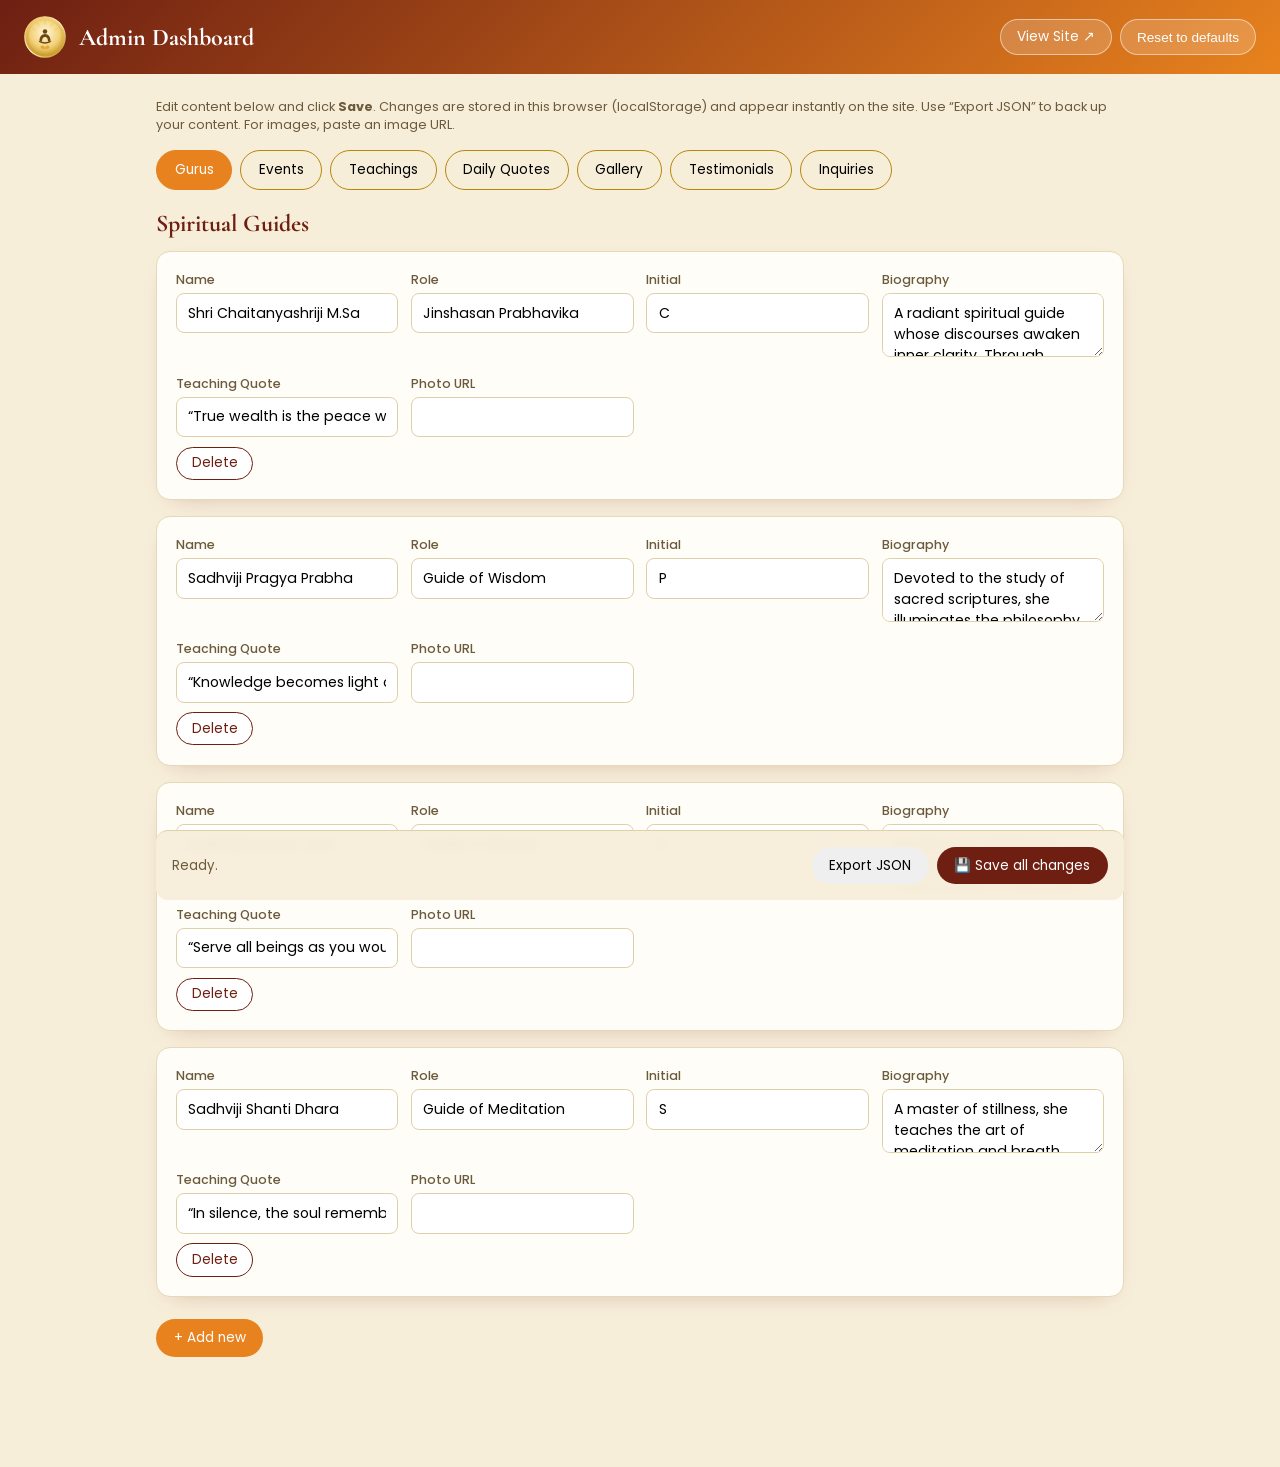
==== admin.html @ d50ad59f "Build Gurunisa Prabha Prakash Chaitanya spiritual website Premium, mobile-responsive static site wit" ====
<!DOCTYPE html>
<html lang="en">
<head>
<meta charset="UTF-8" />
<meta name="viewport" content="width=device-width, initial-scale=1.0" />
<title>Admin Dashboard — Gurunisa Prabha Prakash Chaitanya</title>
<meta name="robots" content="noindex" />
<link rel="icon" type="image/svg+xml" href="assets/logo.svg" />
<link href="https://fonts.googleapis.com/css2?family=Cormorant+Garamond:wght@600;700&family=Poppins:wght@300;400;500;600&display=swap" rel="stylesheet" />
<style>
  :root{--saffron:#e8821e;--gold:#b8860b;--maroon:#6e1f12;--ink:#3a2c14;--cream:#f7eeda;--ivory:#fffdf7}
  *{box-sizing:border-box;margin:0;padding:0}
  body{font-family:'Poppins',sans-serif;background:var(--cream);color:var(--ink)}
  header{background:linear-gradient(135deg,var(--maroon),var(--saffron));color:#fff;padding:1rem 1.5rem;display:flex;align-items:center;justify-content:space-between;gap:1rem;flex-wrap:wrap}
  header .t{display:flex;align-items:center;gap:.8rem}
  header img{width:42px}
  header h1{font-family:'Cormorant Garamond',serif;font-size:1.5rem}
  header a,header button{color:#fff;background:rgba(255,255,255,.18);border:1px solid rgba(255,255,255,.5);padding:.45rem 1rem;border-radius:30px;cursor:pointer;font-size:.85rem;text-decoration:none}
  .wrap{max-width:1000px;margin:1.5rem auto;padding:0 1rem}
  .tabs{display:flex;gap:.5rem;flex-wrap:wrap;margin-bottom:1.2rem}
  .tabs button{padding:.55rem 1.1rem;border:1px solid var(--gold);background:transparent;border-radius:30px;cursor:pointer;font-family:'Poppins';font-size:.85rem}
  .tabs button.active{background:var(--saffron);color:#fff;border-color:var(--saffron)}
  .panel{display:none}
  .panel.active{display:block}
  .card{background:var(--ivory);border:1px solid #e6d8b8;border-radius:14px;padding:1.2rem;margin-bottom:1rem;box-shadow:0 8px 24px -16px rgba(110,31,18,.4)}
  .row{display:grid;grid-template-columns:repeat(auto-fit,minmax(180px,1fr));gap:.8rem}
  label{font-size:.78rem;color:#6b5a3c;font-weight:500;display:block}
  input,textarea,select{width:100%;margin-top:.25rem;padding:.55rem .7rem;border:1px solid #e0d0aa;border-radius:8px;font-family:'Poppins';font-size:.88rem;background:#fff}
  textarea{min-height:64px;resize:vertical}
  .btn{padding:.55rem 1.1rem;border:none;border-radius:30px;cursor:pointer;font-size:.85rem;font-family:'Poppins'}
  .btn-add{background:var(--saffron);color:#fff;margin-top:.4rem}
  .btn-del{background:#fff;color:var(--maroon);border:1px solid var(--maroon);margin-top:.6rem;padding:.35rem .9rem}
  .btn-save{background:var(--maroon);color:#fff}
  .save-bar{position:sticky;bottom:0;background:rgba(247,238,218,.95);backdrop-filter:blur(6px);padding:1rem;border-top:1px solid #e0d0aa;display:flex;justify-content:space-between;align-items:center;margin-top:1rem;border-radius:12px}
  .save-bar small{color:#6b5a3c}
  h2{font-family:'Cormorant Garamond',serif;color:var(--maroon);margin-bottom:.8rem}
  .hint{font-size:.8rem;color:#6b5a3c;margin-bottom:1rem}
  .inq{font-size:.85rem;border-bottom:1px dashed #e0d0aa;padding:.6rem 0}
</style>
</head>
<body>
<header>
  <div class="t"><img src="assets/logo.svg" alt="logo"><h1>Admin Dashboard</h1></div>
  <div style="display:flex;gap:.5rem">
    <a href="index.html" target="_blank">View Site ↗</a>
    <button id="resetAll">Reset to defaults</button>
  </div>
</header>

<div class="wrap">
  <p class="hint">Edit content below and click <b>Save</b>. Changes are stored in this browser (localStorage) and appear instantly on the site. Use “Export JSON” to back up your content. For images, paste an image URL.</p>

  <div class="tabs">
    <button data-tab="gurus" class="active">Gurus</button>
    <button data-tab="events">Events</button>
    <button data-tab="teachings">Teachings</button>
    <button data-tab="quotes">Daily Quotes</button>
    <button data-tab="gallery">Gallery</button>
    <button data-tab="testimonials">Testimonials</button>
    <button data-tab="inquiries">Inquiries</button>
  </div>

  <div class="panel active" id="panel-gurus"></div>
  <div class="panel" id="panel-events"></div>
  <div class="panel" id="panel-teachings"></div>
  <div class="panel" id="panel-quotes"></div>
  <div class="panel" id="panel-gallery"></div>
  <div class="panel" id="panel-testimonials"></div>
  <div class="panel" id="panel-inquiries"></div>

  <div class="save-bar">
    <small id="status">Ready.</small>
    <div style="display:flex;gap:.5rem">
      <button class="btn" id="exportBtn">Export JSON</button>
      <button class="btn btn-save" id="saveBtn">💾 Save all changes</button>
    </div>
  </div>
</div>

<script src="js/data.js"></script>
<script>
const D = window.GPPC_DEFAULTS;
const load = (k, f) => { try{ const v=localStorage.getItem("GPPC_"+k); return v?JSON.parse(v):JSON.parse(JSON.stringify(f)); }catch(e){ return JSON.parse(JSON.stringify(f)); } };

const state = {
  gurus: load("gurus", D.gurus),
  events: load("events", D.events),
  teachings: load("teachings", D.teachings),
  quotes: load("quotes", D.quotes),
  gallery: load("gallery", D.gallery),
  testimonials: load("testimonials", D.testimonials)
};

// field schema for each collection
const schema = {
  gurus: [["name","Name"],["role","Role"],["initial","Initial"],["bio","Biography","area"],["teaching","Teaching Quote"],["photo","Photo URL"]],
  events: [["title","Title"],["date","Date","date"],["time","Time"],["location","Location"],["maps","Maps Query"],["desc","Description","area"]],
  teachings: [["title","Title"],["topic","Topic"],["type","Type (Article/Video)"],["icon","Icon Emoji"],["excerpt","Excerpt","area"],["link","Link URL"],["image","Image URL"]],
  quotes: [["text","Quote","area"],["author","Author"]],
  gallery: [["cap","Caption"],["icon","Icon Emoji"],["image","Image URL"],["tall","Tall (true/false)"],["video","Is Video (true/false)"]],
  testimonials: [["text","Testimonial","area"],["name","Name"],["place","Place"]]
};

function field(coll, idx, key, lbl, t){
  const val = state[coll][idx][key] ?? "";
  if(t==="area") return `<label>${lbl}<textarea data-c="${coll}" data-i="${idx}" data-k="${key}">${val}</textarea></label>`;
  return `<label>${lbl}<input type="${t==="date"?"date":"text"}" data-c="${coll}" data-i="${idx}" data-k="${key}" value="${String(val).replace(/"/g,'&quot;')}"></label>`;
}

function render(coll){
  const p = document.getElementById("panel-"+coll);
  if(coll==="inquiries"){
    const inq = load("inquiries", []);
    p.innerHTML = `<h2>Contact Inquiries (${inq.length})</h2>` +
      (inq.length? inq.slice().reverse().map(m=>`<div class="card inq"><b>${m.name}</b> — ${m.email} ${m.phone||""}<br>${m.message}<br><small>${new Date(m.at).toLocaleString()}</small></div>`).join("")
       : `<p class="hint">No inquiries yet.</p>`) +
      (inq.length?`<button class="btn btn-del" onclick="localStorage.removeItem('GPPC_inquiries');render('inquiries')">Clear inquiries</button>`:"");
    return;
  }
  const titles={gurus:"Spiritual Guides",events:"Events",teachings:"Teachings & Wisdom",quotes:"Daily Quotes",gallery:"Gallery Items",testimonials:"Testimonials"};
  let html = `<h2>${titles[coll]}</h2>`;
  state[coll].forEach((_,i)=>{
    html += `<div class="card"><div class="row">`+
      schema[coll].map(f=>field(coll,i,f[0],f[1],f[2])).join("")+
      `</div><button class="btn btn-del" data-del="${coll}" data-idx="${i}">Delete</button></div>`;
  });
  html += `<button class="btn btn-add" data-add="${coll}">+ Add new</button>`;
  p.innerHTML = html;
}

// tabs
document.querySelectorAll(".tabs button").forEach(b=>b.addEventListener("click",()=>{
  document.querySelectorAll(".tabs button").forEach(x=>x.classList.remove("active"));
  document.querySelectorAll(".panel").forEach(x=>x.classList.remove("active"));
  b.classList.add("active");
  document.getElementById("panel-"+b.dataset.tab).classList.add("active");
  render(b.dataset.tab);
}));

// input binding
document.addEventListener("input",e=>{
  const t=e.target; if(!t.dataset.c) return;
  let v=t.value;
  if(v==="true")v=true; else if(v==="false")v=false;
  state[t.dataset.c][t.dataset.i][t.dataset.k]=v;
});

// add / delete
document.addEventListener("click",e=>{
  const a=e.target.dataset.add, d=e.target.dataset.del;
  if(a){ const blank={}; schema[a].forEach(f=>blank[f[0]]=""); state[a].push(blank); render(a); status("Added — remember to Save."); }
  if(d!==undefined && d!==""){ state[d].splice(+e.target.dataset.idx,1); render(d); status("Deleted — remember to Save."); }
});

function status(m){ document.getElementById("status").textContent=m; }

document.getElementById("saveBtn").addEventListener("click",()=>{
  Object.keys(state).forEach(k=>localStorage.setItem("GPPC_"+k,JSON.stringify(state[k])));
  status("✅ Saved at "+new Date().toLocaleTimeString());
});

document.getElementById("exportBtn").addEventListener("click",()=>{
  const blob=new Blob([JSON.stringify(state,null,2)],{type:"application/json"});
  const a=document.createElement("a");a.href=URL.createObjectURL(blob);a.download="gppc-content.json";a.click();
});

document.getElementById("resetAll").addEventListener("click",()=>{
  if(confirm("Reset all content to defaults? This clears your saved changes.")){
    ["gurus","events","teachings","quotes","gallery","testimonials"].forEach(k=>localStorage.removeItem("GPPC_"+k));
    location.reload();
  }
});

render("gurus");
</script>
</body>
</html>
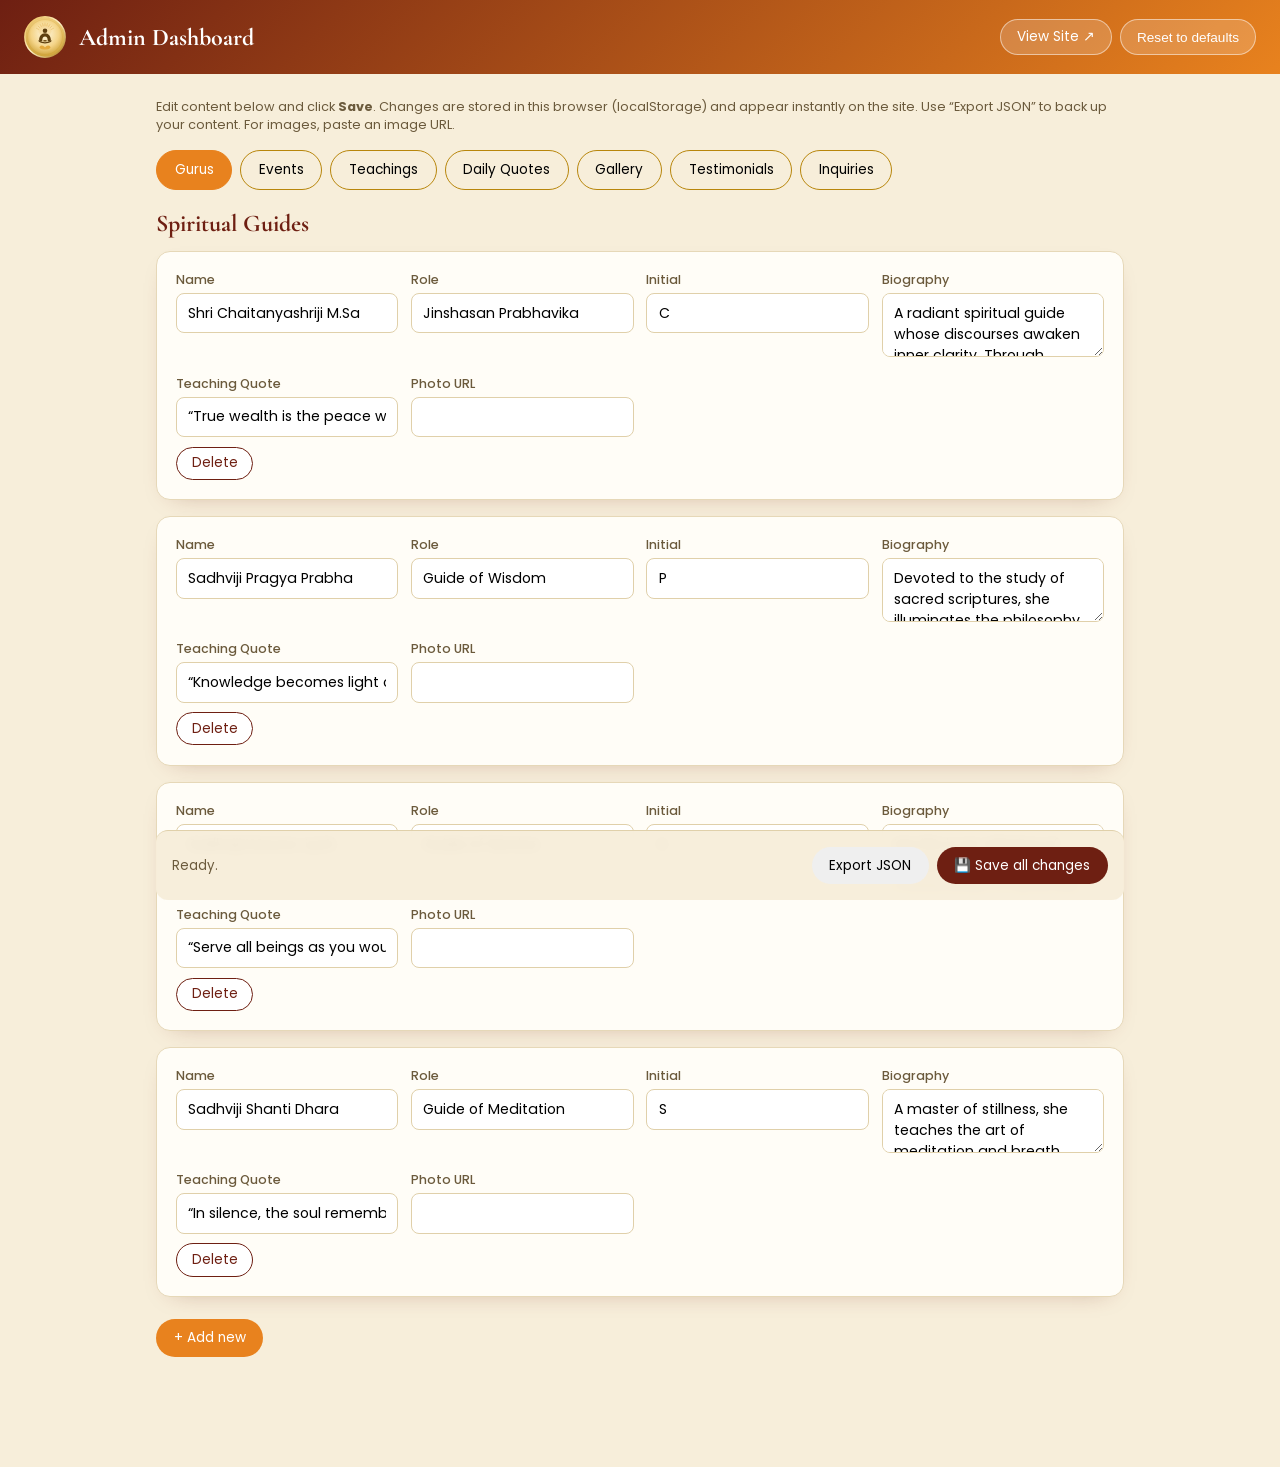
==== commit 21181698: "Show full name "Gurunisa Prabha Prakash Chaitanya" and support poster logo - Display the complete or" ====
--- a/admin.html
+++ b/admin.html
@@ -40,7 +40,7 @@
 </head>
 <body>
 <header>
-  <div class="t"><img src="assets/logo.svg" alt="logo"><h1>Admin Dashboard</h1></div>
+  <div class="t"><img src="assets/logo.png" onerror="this.onerror=null;this.src='assets/logo.svg'" alt="logo"><h1>Admin Dashboard</h1></div>
   <div style="display:flex;gap:.5rem">
     <a href="index.html" target="_blank">View Site ↗</a>
     <button id="resetAll">Reset to defaults</button>
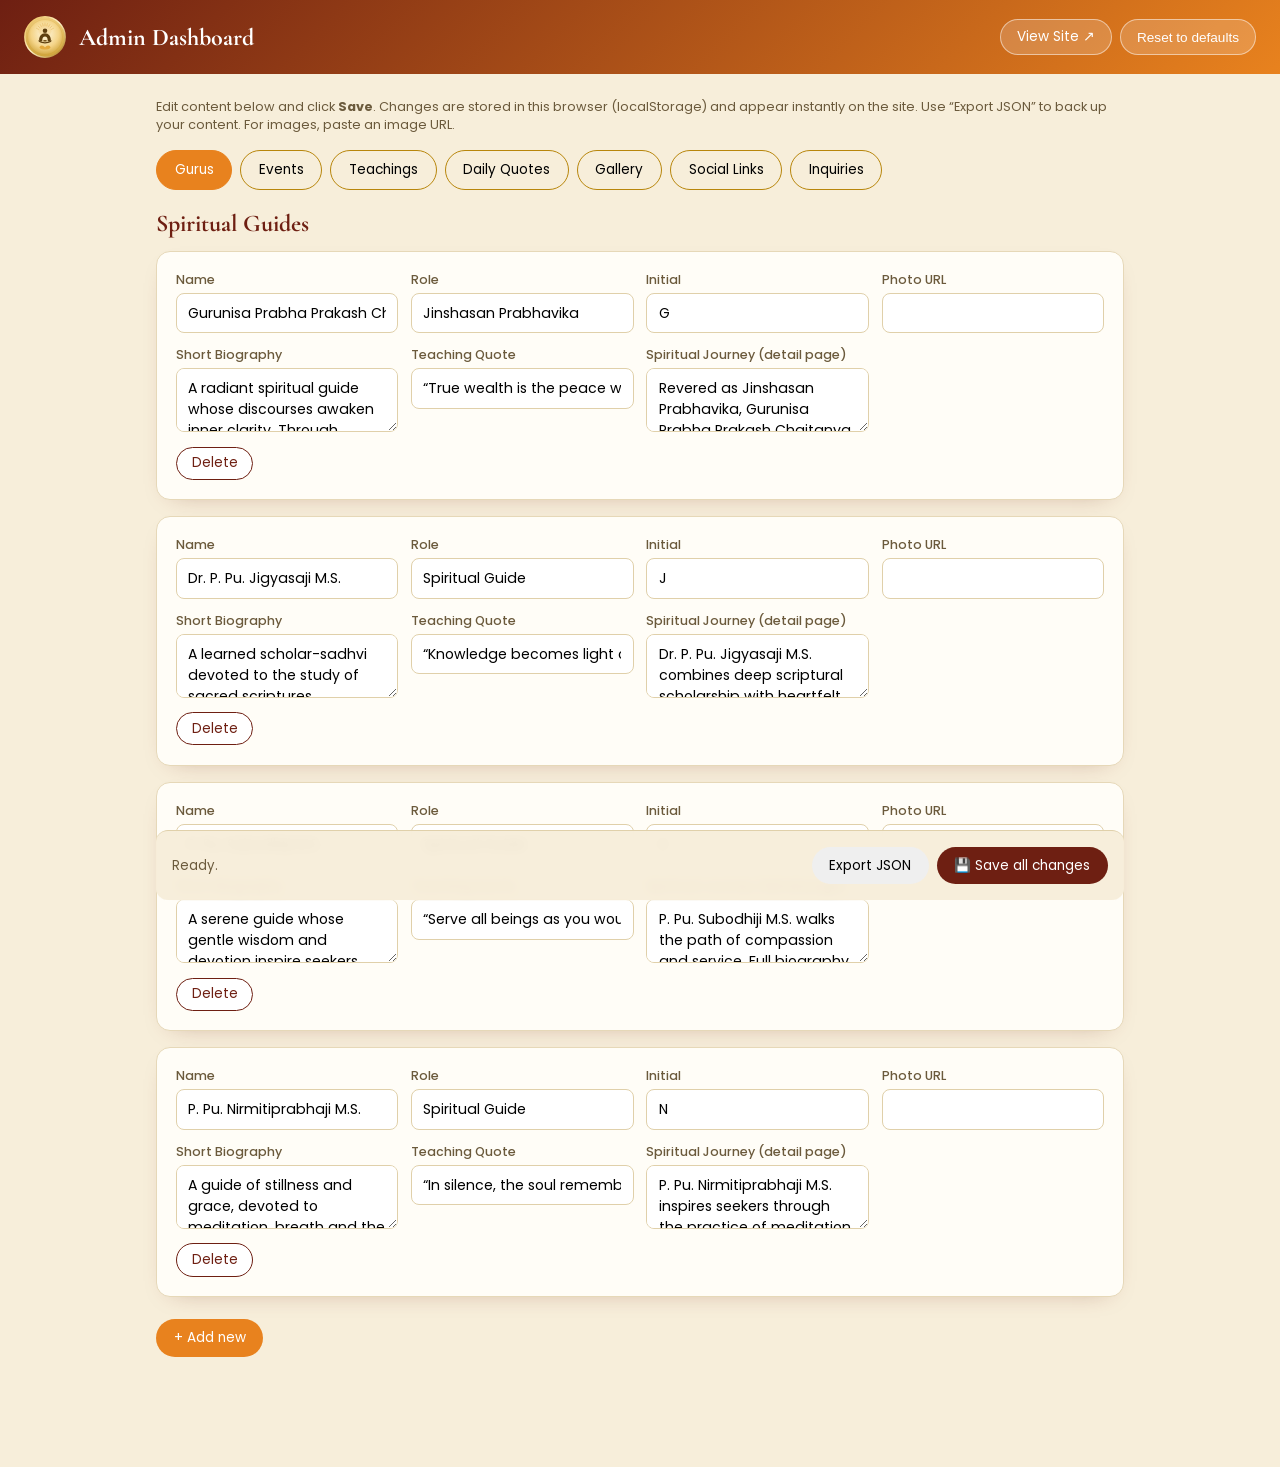
==== commit 330d859a: "Update gurus, real Chaturmas 2026 schedule, social icons; remove testimonials - Set the four guides'" ====
--- a/admin.html
+++ b/admin.html
@@ -56,7 +56,7 @@
     <button data-tab="teachings">Teachings</button>
     <button data-tab="quotes">Daily Quotes</button>
     <button data-tab="gallery">Gallery</button>
-    <button data-tab="testimonials">Testimonials</button>
+    <button data-tab="social">Social Links</button>
     <button data-tab="inquiries">Inquiries</button>
   </div>
 
@@ -65,7 +65,7 @@
   <div class="panel" id="panel-teachings"></div>
   <div class="panel" id="panel-quotes"></div>
   <div class="panel" id="panel-gallery"></div>
-  <div class="panel" id="panel-testimonials"></div>
+  <div class="panel" id="panel-social"></div>
   <div class="panel" id="panel-inquiries"></div>
 
   <div class="save-bar">
@@ -88,18 +88,18 @@
   teachings: load("teachings", D.teachings),
   quotes: load("quotes", D.quotes),
   gallery: load("gallery", D.gallery),
-  testimonials: load("testimonials", D.testimonials)
+  social: load("social", D.social)
 };
 
 // field schema for each collection
 const schema = {
-  gurus: [["name","Name"],["role","Role"],["initial","Initial"],["bio","Biography","area"],["teaching","Teaching Quote"],["photo","Photo URL"]],
-  events: [["title","Title"],["date","Date","date"],["time","Time"],["location","Location"],["maps","Maps Query"],["desc","Description","area"]],
+  gurus: [["name","Name"],["role","Role"],["initial","Initial"],["photo","Photo URL"],["bio","Short Biography","area"],["teaching","Teaching Quote"],["journey","Spiritual Journey (detail page)","area"]],
+  events: [["title","Title / Place"],["date","Date","date"],["dateText","Date Label (e.g. 27–29 June 2026)"],["location","Location"],["maps","Maps Query"],["desc","Description","area"]],
   teachings: [["title","Title"],["topic","Topic"],["type","Type (Article/Video)"],["icon","Icon Emoji"],["excerpt","Excerpt","area"],["link","Link URL"],["image","Image URL"]],
   quotes: [["text","Quote","area"],["author","Author"]],
-  gallery: [["cap","Caption"],["icon","Icon Emoji"],["image","Image URL"],["tall","Tall (true/false)"],["video","Is Video (true/false)"]],
-  testimonials: [["text","Testimonial","area"],["name","Name"],["place","Place"]]
+  gallery: [["cap","Caption"],["icon","Icon Emoji"],["image","Image URL"],["tall","Tall (true/false)"],["video","Is Video (true/false)"]]
 };
+const socialSchema = [["youtube","YouTube URL"],["instagram","Instagram URL"],["whatsapp","WhatsApp URL"],["facebook","Facebook URL"],["email","Email"]];
 
 function field(coll, idx, key, lbl, t){
   const val = state[coll][idx][key] ?? "";
@@ -117,7 +117,13 @@
       (inq.length?`<button class="btn btn-del" onclick="localStorage.removeItem('GPPC_inquiries');render('inquiries')">Clear inquiries</button>`:"");
     return;
   }
-  const titles={gurus:"Spiritual Guides",events:"Events",teachings:"Teachings & Wisdom",quotes:"Daily Quotes",gallery:"Gallery Items",testimonials:"Testimonials"};
+  if(coll==="social"){
+    p.innerHTML = `<h2>Social & Contact Links</h2><div class="card"><div class="row">`+
+      socialSchema.map(f=>`<label>${f[1]}<input type="text" data-social="${f[0]}" value="${String(state.social[f[0]]??'').replace(/"/g,'&quot;')}"></label>`).join("")+
+      `</div></div>`;
+    return;
+  }
+  const titles={gurus:"Spiritual Guides",events:"Events (Chaturmas Schedule)",teachings:"Teachings & Wisdom",quotes:"Daily Quotes",gallery:"Gallery Items"};
   let html = `<h2>${titles[coll]}</h2>`;
   state[coll].forEach((_,i)=>{
     html += `<div class="card"><div class="row">`+
@@ -139,7 +145,9 @@
 
 // input binding
 document.addEventListener("input",e=>{
-  const t=e.target; if(!t.dataset.c) return;
+  const t=e.target;
+  if(t.dataset.social!==undefined){ state.social[t.dataset.social]=t.value; return; }
+  if(!t.dataset.c) return;
   let v=t.value;
   if(v==="true")v=true; else if(v==="false")v=false;
   state[t.dataset.c][t.dataset.i][t.dataset.k]=v;
@@ -166,7 +174,7 @@
 
 document.getElementById("resetAll").addEventListener("click",()=>{
   if(confirm("Reset all content to defaults? This clears your saved changes.")){
-    ["gurus","events","teachings","quotes","gallery","testimonials"].forEach(k=>localStorage.removeItem("GPPC_"+k));
+    ["gurus","events","teachings","quotes","gallery","social"].forEach(k=>localStorage.removeItem("GPPC_"+k));
     location.reload();
   }
 });
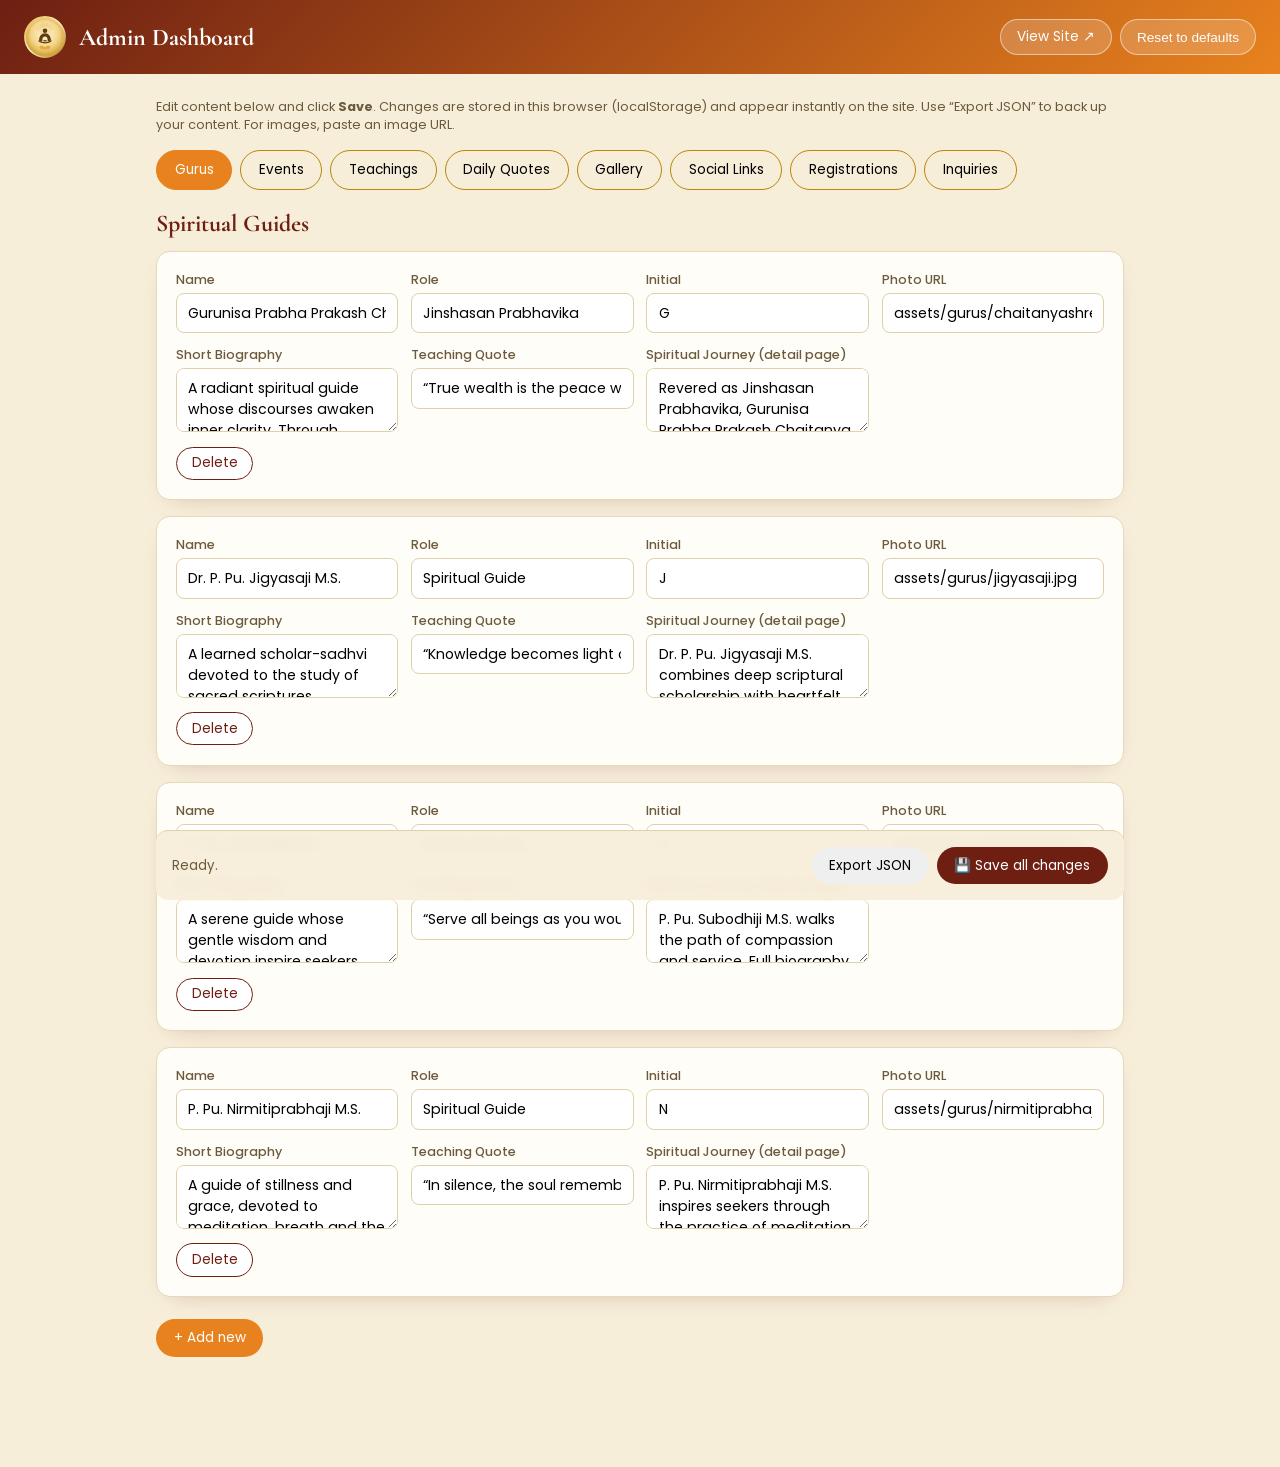
==== commit 65c74e80: "Add working registration form, photo lightbox, and registrations admin view - Register buttons open " ====
--- a/admin.html
+++ b/admin.html
@@ -57,6 +57,7 @@
     <button data-tab="quotes">Daily Quotes</button>
     <button data-tab="gallery">Gallery</button>
     <button data-tab="social">Social Links</button>
+    <button data-tab="registrations">Registrations</button>
     <button data-tab="inquiries">Inquiries</button>
   </div>
 
@@ -66,6 +67,7 @@
   <div class="panel" id="panel-quotes"></div>
   <div class="panel" id="panel-gallery"></div>
   <div class="panel" id="panel-social"></div>
+  <div class="panel" id="panel-registrations"></div>
   <div class="panel" id="panel-inquiries"></div>
 
   <div class="save-bar">
@@ -109,6 +111,14 @@
 
 function render(coll){
   const p = document.getElementById("panel-"+coll);
+  if(coll==="registrations"){
+    const regs = load("registrations", []);
+    p.innerHTML = `<h2>Event Registrations (${regs.length})</h2>` +
+      (regs.length? regs.slice().reverse().map(m=>`<div class="card inq"><b>${m.name}</b> — ${m.phone} ${m.email||""}<br>Event: <b>${m.event}</b><br>City: ${m.city||""} · People: ${m.count||1} · ${m.mode||""}<br>${m.message||""}<br><small>${new Date(m.at).toLocaleString()}</small></div>`).join("")
+       : `<p class="hint">No registrations yet.</p>`) +
+      (regs.length?`<button class="btn btn-del" onclick="localStorage.removeItem('GPPC_registrations');render('registrations')">Clear registrations</button>`:"");
+    return;
+  }
   if(coll==="inquiries"){
     const inq = load("inquiries", []);
     p.innerHTML = `<h2>Contact Inquiries (${inq.length})</h2>` +
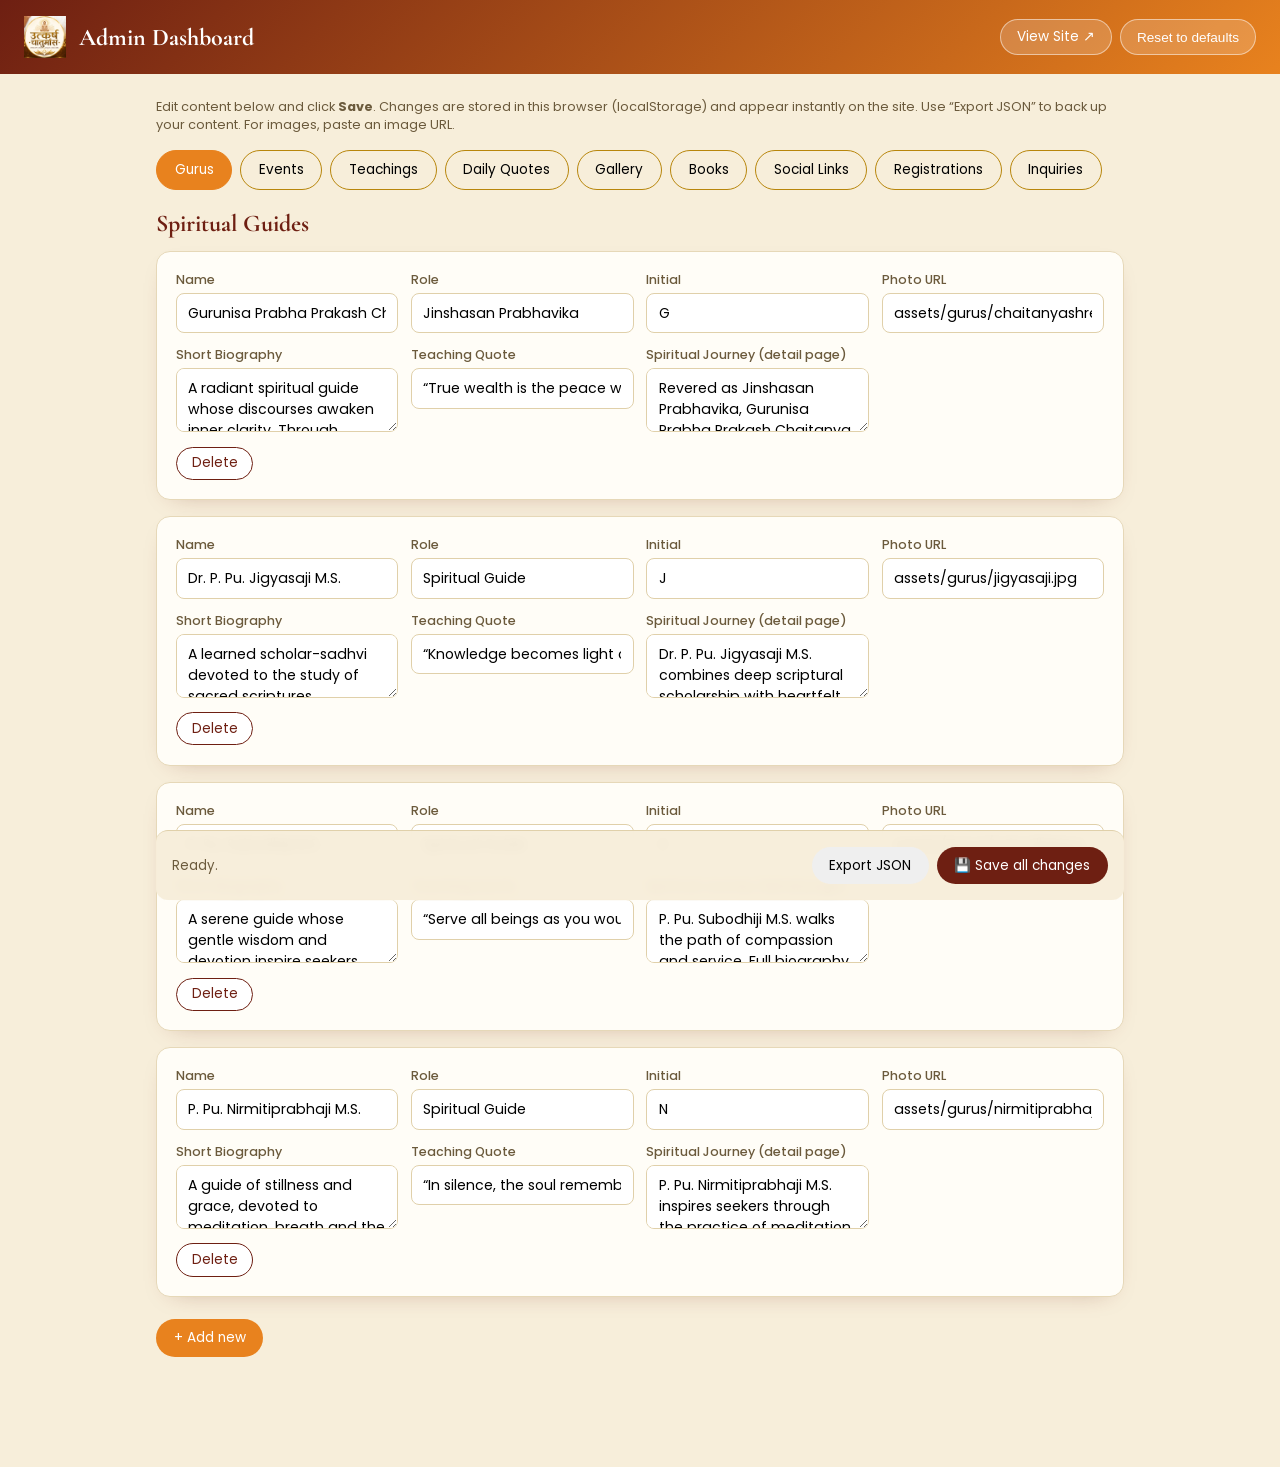
==== commit 1e29981d: "Add Books & Publications section with Drive read-online + download - New Books section and nav link;" ====
--- a/admin.html
+++ b/admin.html
@@ -56,6 +56,7 @@
     <button data-tab="teachings">Teachings</button>
     <button data-tab="quotes">Daily Quotes</button>
     <button data-tab="gallery">Gallery</button>
+    <button data-tab="books">Books</button>
     <button data-tab="social">Social Links</button>
     <button data-tab="registrations">Registrations</button>
     <button data-tab="inquiries">Inquiries</button>
@@ -66,6 +67,7 @@
   <div class="panel" id="panel-teachings"></div>
   <div class="panel" id="panel-quotes"></div>
   <div class="panel" id="panel-gallery"></div>
+  <div class="panel" id="panel-books"></div>
   <div class="panel" id="panel-social"></div>
   <div class="panel" id="panel-registrations"></div>
   <div class="panel" id="panel-inquiries"></div>
@@ -90,6 +92,7 @@
   teachings: load("teachings", D.teachings),
   quotes: load("quotes", D.quotes),
   gallery: load("gallery", D.gallery),
+  books: load("books", D.books || []),
   social: load("social", D.social)
 };
 
@@ -99,7 +102,8 @@
   events: [["title","Title / Place"],["date","Date","date"],["dateText","Date Label (e.g. 27–29 June 2026)"],["location","Location"],["maps","Maps Query"],["desc","Description","area"]],
   teachings: [["title","Title"],["topic","Topic"],["type","Type (Article/Video)"],["icon","Icon Emoji"],["excerpt","Excerpt","area"],["link","Link URL"],["image","Image URL"]],
   quotes: [["text","Quote","area"],["author","Author"]],
-  gallery: [["cap","Caption"],["icon","Icon Emoji"],["image","Image URL"],["tall","Tall (true/false)"],["video","Is Video (true/false)"]]
+  gallery: [["cap","Caption"],["icon","Icon Emoji"],["image","Image URL"],["tall","Tall (true/false)"],["video","Is Video (true/false)"]],
+  books: [["title","Book Title"],["author","Author"],["cover","Cover Image URL"],["drive","Google Drive Share Link"],["desc","Description","area"]]
 };
 const socialSchema = [["youtube","YouTube URL"],["instagram","Instagram URL"],["whatsapp","WhatsApp URL"],["facebook","Facebook URL"],["email","Email"]];
 
@@ -133,7 +137,7 @@
       `</div></div>`;
     return;
   }
-  const titles={gurus:"Spiritual Guides",events:"Events (Chaturmas Schedule)",teachings:"Teachings & Wisdom",quotes:"Daily Quotes",gallery:"Gallery Items"};
+  const titles={gurus:"Spiritual Guides",events:"Events (Chaturmas Schedule)",teachings:"Teachings & Wisdom",quotes:"Daily Quotes",gallery:"Gallery Items",books:"Books & Publications"};
   let html = `<h2>${titles[coll]}</h2>`;
   state[coll].forEach((_,i)=>{
     html += `<div class="card"><div class="row">`+
@@ -184,7 +188,7 @@
 
 document.getElementById("resetAll").addEventListener("click",()=>{
   if(confirm("Reset all content to defaults? This clears your saved changes.")){
-    ["gurus","events","teachings","quotes","gallery","social"].forEach(k=>localStorage.removeItem("GPPC_"+k));
+    ["gurus","events","teachings","quotes","gallery","books","social"].forEach(k=>localStorage.removeItem("GPPC_"+k));
     location.reload();
   }
 });
